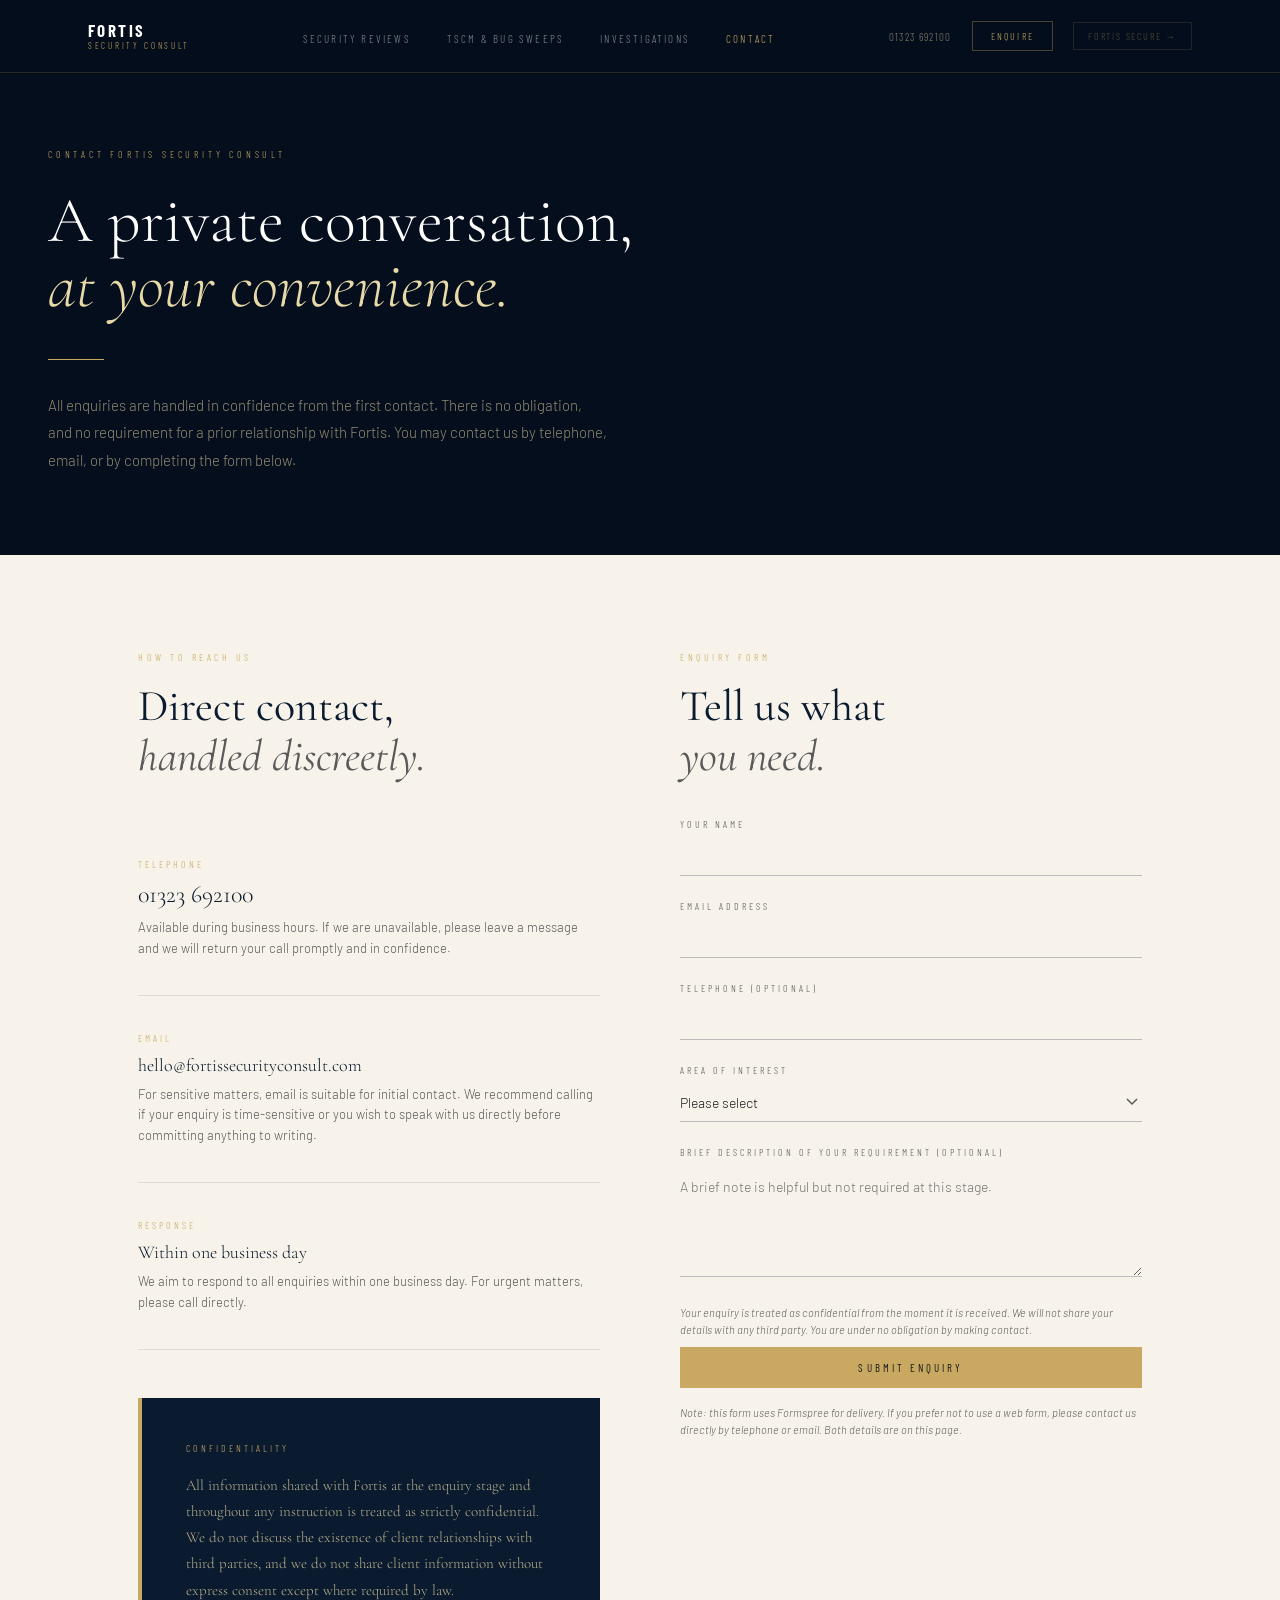
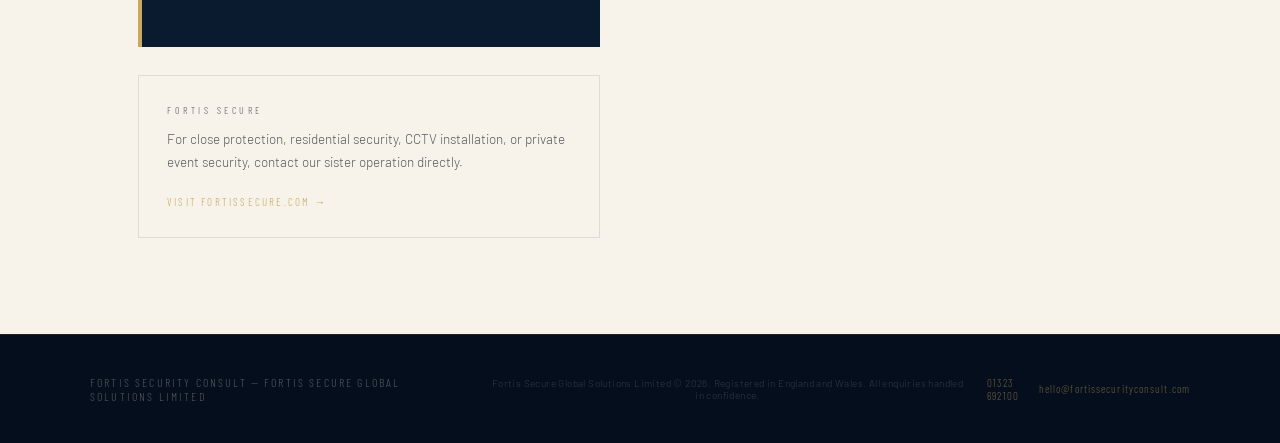
==== contact.html @ ef45f73d "Initial Upload" ====
<!DOCTYPE html>
<html lang="en">
<head>
<meta charset="UTF-8">
<meta name="viewport" content="width=device-width, initial-scale=1.0">
<title>Contact Fortis Security Consult | Confidential Enquiries</title>
<meta name="description" content="Contact Fortis Security Consult for a confidential discussion about security reviews, bug sweeps, TSCM, or private investigations. All enquiries handled with absolute discretion.">
<meta name="robots" content="index, follow">
<link rel="canonical" href="https://www.fortissecurityconsult.com/contact.html">

<link rel="preconnect" href="https://fonts.googleapis.com">
<link href="https://fonts.googleapis.com/css2?family=Cormorant+Garamond:ital,wght@0,300;0,400;0,600;1,300;1,400&family=Barlow:wght@300;400;500;600&family=Barlow+Condensed:wght@300;400;500;600;700&display=swap" rel="stylesheet">
<link rel="stylesheet" href="style.css">
<style>
  .contact-grid {
    display: grid;
    grid-template-columns: 1fr 1fr;
    gap: 80px;
    align-items: start;
  }

  .contact-method {
    padding: 36px 0;
    border-bottom: 1px solid rgba(10,26,47,0.1);
  }

  .contact-method:first-child { border-top: 1px solid rgba(10,26,47,0.1); }

  .contact-method-label {
    font-family: 'Barlow Condensed', sans-serif;
    font-size: 10px;
    letter-spacing: 0.3em;
    text-transform: uppercase;
    color: var(--gold);
    margin-bottom: 10px;
    display: block;
  }

  .contact-method-value {
    font-family: 'Cormorant Garamond', serif;
    font-size: 24px;
    font-weight: 300;
    color: var(--navy);
    transition: color 0.2s;
    display: block;
    margin-bottom: 8px;
  }

  .contact-method-value:hover { color: var(--gold); }

  .contact-method-note {
    font-size: 13px;
    color: var(--muted);
    line-height: 1.6;
  }

  /* Simple enquiry form */
  .enquiry-form { }

  .form-group {
    margin-bottom: 24px;
  }

  .form-label {
    font-family: 'Barlow Condensed', sans-serif;
    font-size: 10px;
    letter-spacing: 0.3em;
    text-transform: uppercase;
    color: var(--muted);
    display: block;
    margin-bottom: 8px;
  }

  .form-input,
  .form-select,
  .form-textarea {
    width: 100%;
    background: transparent;
    border: 1px solid rgba(10,26,47,0.2);
    border-top: none;
    border-left: none;
    border-right: none;
    border-bottom: 1px solid rgba(10,26,47,0.25);
    padding: 10px 0;
    font-family: 'Barlow', sans-serif;
    font-size: 14px;
    font-weight: 300;
    color: var(--ink);
    outline: none;
    transition: border-color 0.2s;
    -webkit-appearance: none;
  }

  .form-input:focus,
  .form-select:focus,
  .form-textarea:focus {
    border-bottom-color: var(--gold);
  }

  .form-textarea {
    resize: vertical;
    min-height: 100px;
    line-height: 1.6;
  }

  .form-select {
    background-image: url("data:image/svg+xml,%3Csvg xmlns='http://www.w3.org/2000/svg' width='12' height='8' viewBox='0 0 12 8'%3E%3Cpath d='M1 1l5 5 5-5' stroke='%235A5A5A' stroke-width='1.5' fill='none'/%3E%3C/svg%3E");
    background-repeat: no-repeat;
    background-position: right 4px center;
    cursor: pointer;
  }

  .form-note {
    font-size: 11px;
    color: var(--muted);
    line-height: 1.6;
    margin-top: 16px;
    font-style: italic;
  }

  .form-submit {
    font-family: 'Barlow Condensed', sans-serif;
    font-size: 11px;
    letter-spacing: 0.28em;
    text-transform: uppercase;
    color: var(--ink);
    background: var(--gold);
    border: none;
    padding: 14px 36px;
    cursor: pointer;
    transition: background 0.2s;
    margin-top: 8px;
    width: 100%;
  }

  .form-submit:hover { background: var(--gold-light); }

  @media (max-width: 960px) {
    .contact-grid { grid-template-columns: 1fr; gap: 48px; }
  }
</style>
</head>
<body>

<nav class="site-nav" role="navigation" aria-label="Main navigation">
  <div class="nav-inner">
    <a href="index.html" class="nav-brand">
      <span class="nav-brand-name">Fortis</span>
      <span class="nav-brand-division">Security Consult</span>
    </a>
    <ul class="nav-links">
      <li><a href="security-reviews.html">Security Reviews</a></li>
      <li><a href="tscm.html">TSCM &amp; Bug Sweeps</a></li>
      <li><a href="investigations.html">Investigations</a></li>
      <li><a href="contact.html" class="active">Contact</a></li>
    </ul>
    <div class="nav-contact">
      <a href="tel:+441323692100" class="nav-tel">01323 692100</a>
      <a href="contact.html" class="nav-cta">Enquire</a>
      <a href="https://www.fortissecure.com" class="nav-sister" rel="noopener">Fortis Secure &rarr;</a>
    </div>
    <button class="nav-toggle" aria-label="Toggle navigation">
      <span></span><span></span><span></span>
    </button>
  </div>
</nav>

<!-- PAGE HEADER -->
<header class="page-header" aria-labelledby="page-heading">
  <div class="page-header-inner">
    <p class="hero-eyebrow">Contact Fortis Security Consult</p>
    <h1 class="hero-title" id="page-heading">
      A private conversation,<br>
      <em>at your convenience.</em>
    </h1>
    <div class="hero-rule"></div>
    <p class="hero-body">All enquiries are handled in confidence from the first contact. There is no obligation, and no requirement for a prior relationship with Fortis. You may contact us by telephone, email, or by completing the form below.</p>
  </div>
</header>

<!-- CONTACT CONTENT -->
<section class="section-cream section-pad">
  <div class="container">
    <div class="contact-grid">

      <!-- Contact methods -->
      <div>
        <span class="section-label">How to reach us</span>
        <h2 class="section-heading" style="margin-bottom:40px;">Direct contact,<br><em>handled discreetly.</em></h2>

        <div class="contact-method">
          <span class="contact-method-label">Telephone</span>
          <a href="tel:+441323692100" class="contact-method-value">01323 692100</a>
          <p class="contact-method-note">Available during business hours. If we are unavailable, please leave a message and we will return your call promptly and in confidence.</p>
        </div>

        <div class="contact-method">
          <span class="contact-method-label">Email</span>
          <a href="mailto:hello@fortissecurityconsult.com" class="contact-method-value" style="font-size:18px;">hello@fortissecurityconsult.com</a>
          <p class="contact-method-note">For sensitive matters, email is suitable for initial contact. We recommend calling if your enquiry is time-sensitive or you wish to speak with us directly before committing anything to writing.</p>
        </div>

        <div class="contact-method">
          <span class="contact-method-label">Response</span>
          <span class="contact-method-value" style="cursor:default; font-size:18px;">Within one business day</span>
          <p class="contact-method-note">We aim to respond to all enquiries within one business day. For urgent matters, please call directly.</p>
        </div>

        <div style="margin-top:48px;">
          <div class="callout">
            <span class="callout-label">Confidentiality</span>
            <p class="callout-text" style="font-size:15px; line-height:1.75;">All information shared with Fortis at the enquiry stage and throughout any instruction is treated as strictly confidential. We do not discuss the existence of client relationships with third parties, and we do not share client information without express consent except where required by law.</p>
          </div>
        </div>

        <div style="margin-top:28px; padding:28px; border:1px solid rgba(10,26,47,0.1);">
          <p class="section-label" style="color:var(--muted); margin-bottom:12px;">Fortis Secure</p>
          <p style="font-size:13.5px; color:var(--muted); line-height:1.7; margin-bottom:16px;">For close protection, residential security, CCTV installation, or private event security, contact our sister operation directly.</p>
          <a href="https://www.fortissecure.com" style="font-family:'Barlow Condensed',sans-serif; font-size:11px; letter-spacing:0.2em; text-transform:uppercase; color:var(--gold);" rel="noopener">Visit fortissecure.com &rarr;</a>
        </div>
      </div>

      <!-- Enquiry form -->
      <div>
        <span class="section-label">Enquiry form</span>
        <h2 class="section-heading" style="margin-bottom:36px;">Tell us what<br><em>you need.</em></h2>

        <form class="enquiry-form" action="https://formspree.io/f/hello@fortissecurityconsult.com" method="POST" novalidate>
          <input type="hidden" name="_subject" value="Fortis Security Consult Enquiry">
          <input type="text" name="_gotcha" style="display:none">

          <div class="form-group">
            <label class="form-label" for="name">Your name</label>
            <input class="form-input" type="text" id="name" name="name" autocomplete="name" required>
          </div>

          <div class="form-group">
            <label class="form-label" for="email">Email address</label>
            <input class="form-input" type="email" id="email" name="email" autocomplete="email" required>
          </div>

          <div class="form-group">
            <label class="form-label" for="phone">Telephone (optional)</label>
            <input class="form-input" type="tel" id="phone" name="phone" autocomplete="tel">
          </div>

          <div class="form-group">
            <label class="form-label" for="service">Area of interest</label>
            <select class="form-select" id="service" name="service">
              <option value="">Please select</option>
              <option value="security-review">Security review or vulnerability assessment</option>
              <option value="tscm">TSCM / bug sweep</option>
              <option value="investigation">Private investigation or surveillance</option>
              <option value="general">General enquiry</option>
            </select>
          </div>

          <div class="form-group">
            <label class="form-label" for="message">Brief description of your requirement (optional)</label>
            <textarea class="form-textarea" id="message" name="message" rows="4" placeholder="A brief note is helpful but not required at this stage."></textarea>
          </div>

          <p class="form-note">Your enquiry is treated as confidential from the moment it is received. We will not share your details with any third party. You are under no obligation by making contact.</p>

          <button type="submit" class="form-submit">Submit Enquiry</button>
        </form>

        <p style="font-size:11px; color:var(--muted); margin-top:16px; line-height:1.6; font-style:italic;">Note: this form uses Formspree for delivery. If you prefer not to use a web form, please contact us directly by telephone or email. Both details are on this page.</p>
      </div>

    </div>
  </div>
</section>

<footer class="site-footer" role="contentinfo">
  <div class="footer-inner">
    <span class="footer-brand">Fortis Security Consult &mdash; Fortis Secure Global Solutions Limited</span>
    <p class="footer-legal">Fortis Secure Global Solutions Limited &copy; 2026. Registered in England and Wales. All enquiries handled in confidence.</p>
    <div class="footer-contact">
      <a href="tel:+441323692100">01323 692100</a>
      <a href="mailto:hello@fortissecurityconsult.com">hello@fortissecurityconsult.com</a>
    </div>
  </div>
</footer>

<script>
document.querySelector('.nav-toggle').addEventListener('click', function() {
  var links = document.querySelector('.nav-links');
  if (!links.style.display || links.style.display === 'none') {
    links.style.cssText = 'display:flex;flex-direction:column;gap:0;position:absolute;top:72px;left:0;right:0;background:rgba(5,14,28,0.98);padding:16px 24px 24px;border-bottom:1px solid rgba(201,169,97,0.15);';
    links.querySelectorAll('a').forEach(function(a) { a.style.cssText = 'padding:12px 0;border-bottom:1px solid rgba(201,169,97,0.08);font-size:12px;'; });
  } else { links.style.display = 'none'; }
});
</script>

</body>
</html>
---- style.css ----
/* ============================================================
   FORTIS — SHARED STYLESHEET
   Applies to both fortissecurityconsult and fortissecure
   Brand: Cormorant Garamond / Barlow / Barlow Condensed
   ============================================================ */

:root {
  --navy:       #0A1A2F;
  --deep-navy:  #050E1C;
  --gold:       #C9A961;
  --gold-light: #E8D9A8;
  --cream:      #F7F3EA;
  --ink:        #1B1B1B;
  --muted:      #5A5A5A;
  --white:      #FFFFFF;
}

/* RESET */
*, *::before, *::after { box-sizing: border-box; margin: 0; padding: 0; }
html { scroll-behavior: smooth; font-size: 16px; }
body {
  font-family: 'Barlow', sans-serif;
  font-weight: 300;
  color: var(--ink);
  background: var(--cream);
  overflow-x: hidden;
  -webkit-font-smoothing: antialiased;
}
img { display: block; max-width: 100%; }
a { color: inherit; text-decoration: none; }

/* ============================================================
   NAVIGATION
   ============================================================ */
.site-nav {
  position: fixed;
  top: 0; left: 0; right: 0;
  z-index: 200;
  background: rgba(5,14,28,0.97);
  backdrop-filter: blur(12px);
  border-bottom: 1px solid rgba(201,169,97,0.18);
}

.nav-inner {
  max-width: 1200px;
  margin: 0 auto;
  padding: 0 48px;
  height: 72px;
  display: flex;
  align-items: center;
  justify-content: space-between;
  gap: 32px;
}

.nav-brand {
  display: flex;
  flex-direction: column;
  gap: 2px;
  flex-shrink: 0;
}

.nav-brand-name {
  font-family: 'Barlow Condensed', sans-serif;
  font-weight: 700;
  font-size: 17px;
  letter-spacing: 0.14em;
  text-transform: uppercase;
  color: var(--white);
  line-height: 1;
}

.nav-brand-division {
  font-family: 'Barlow Condensed', sans-serif;
  font-size: 9px;
  letter-spacing: 0.3em;
  text-transform: uppercase;
  color: var(--gold);
  line-height: 1;
}

.nav-links {
  display: flex;
  align-items: center;
  gap: 36px;
  list-style: none;
}

.nav-links a {
  font-family: 'Barlow Condensed', sans-serif;
  font-size: 11px;
  letter-spacing: 0.2em;
  text-transform: uppercase;
  color: rgba(255,255,255,0.5);
  transition: color 0.2s;
  white-space: nowrap;
}

.nav-links a:hover,
.nav-links a.active { color: var(--gold); }

.nav-contact {
  display: flex;
  align-items: center;
  gap: 20px;
  flex-shrink: 0;
}

.nav-tel {
  font-family: 'Barlow Condensed', sans-serif;
  font-size: 11px;
  letter-spacing: 0.12em;
  color: rgba(232,217,168,0.55);
  transition: color 0.2s;
}

.nav-tel:hover { color: var(--gold); }

.nav-cta {
  font-family: 'Barlow Condensed', sans-serif;
  font-size: 10px;
  letter-spacing: 0.22em;
  text-transform: uppercase;
  color: var(--gold);
  border: 1px solid rgba(201,169,97,0.35);
  padding: 8px 18px;
  transition: all 0.2s;
  white-space: nowrap;
}

.nav-cta:hover {
  color: var(--white);
  border-color: var(--gold);
  background: rgba(201,169,97,0.1);
}

.nav-sister {
  font-family: 'Barlow Condensed', sans-serif;
  font-size: 10px;
  letter-spacing: 0.18em;
  text-transform: uppercase;
  color: rgba(201,169,97,0.4);
  border: 1px solid rgba(201,169,97,0.15);
  padding: 7px 14px;
  transition: all 0.2s;
  white-space: nowrap;
}

.nav-sister:hover {
  color: var(--gold);
  border-color: rgba(201,169,97,0.4);
}

/* Mobile nav toggle */
.nav-toggle {
  display: none;
  flex-direction: column;
  gap: 5px;
  cursor: pointer;
  padding: 4px;
}

.nav-toggle span {
  display: block;
  width: 22px;
  height: 1px;
  background: rgba(255,255,255,0.6);
  transition: all 0.2s;
}

/* ============================================================
   HERO
   ============================================================ */
.hero {
  min-height: 100vh;
  background: var(--deep-navy);
  display: flex;
  align-items: flex-end;
  padding: 140px 48px 96px;
  position: relative;
  overflow: hidden;
}

.hero-circles::before,
.hero-circles::after {
  content: '';
  position: absolute;
  border-radius: 50%;
  pointer-events: none;
}

.hero-circles::before {
  right: -80px; bottom: -80px;
  width: 560px; height: 560px;
  border: 1px solid rgba(201,169,97,0.06);
}

.hero-circles::after {
  right: 60px; bottom: 60px;
  width: 340px; height: 340px;
  border: 1px solid rgba(201,169,97,0.04);
}

.hero-inner {
  max-width: 1200px;
  margin: 0 auto;
  width: 100%;
  position: relative;
  z-index: 2;
}

.hero-eyebrow {
  font-family: 'Barlow Condensed', sans-serif;
  font-size: 10px;
  letter-spacing: 0.38em;
  text-transform: uppercase;
  color: var(--gold);
  margin-bottom: 28px;
  opacity: 0;
  animation: fadeUp 0.7s ease 0.15s forwards;
}

.hero-title {
  font-family: 'Cormorant Garamond', serif;
  font-weight: 300;
  font-size: clamp(44px, 6.5vw, 84px);
  line-height: 1.02;
  color: var(--white);
  margin-bottom: 40px;
  opacity: 0;
  animation: fadeUp 0.8s ease 0.3s forwards;
}

.hero-title em {
  font-style: italic;
  color: var(--gold-light);
  display: block;
}

.hero-rule {
  width: 56px;
  height: 1px;
  background: var(--gold);
  margin-bottom: 32px;
  opacity: 0;
  animation: fadeUp 0.6s ease 0.45s forwards;
}

.hero-body {
  font-size: 15px;
  line-height: 1.85;
  color: rgba(232,217,168,0.62);
  max-width: 560px;
  margin-bottom: 52px;
  opacity: 0;
  animation: fadeUp 0.8s ease 0.55s forwards;
}

.hero-actions {
  display: flex;
  align-items: center;
  gap: 32px;
  opacity: 0;
  animation: fadeUp 0.7s ease 0.7s forwards;
}

.btn-primary {
  font-family: 'Barlow Condensed', sans-serif;
  font-size: 11px;
  letter-spacing: 0.28em;
  text-transform: uppercase;
  color: var(--ink);
  background: var(--gold);
  padding: 14px 32px;
  transition: all 0.2s;
  display: inline-block;
}

.btn-primary:hover { background: var(--gold-light); }

.btn-secondary {
  font-family: 'Barlow Condensed', sans-serif;
  font-size: 11px;
  letter-spacing: 0.28em;
  text-transform: uppercase;
  color: var(--gold);
  display: flex;
  align-items: center;
  gap: 14px;
  transition: gap 0.2s;
}

.btn-secondary::after {
  content: '';
  display: block;
  width: 28px;
  height: 1px;
  background: var(--gold);
  transition: width 0.2s;
}

.btn-secondary:hover { gap: 20px; }
.btn-secondary:hover::after { width: 40px; }

/* ============================================================
   PAGE HEADER (interior pages)
   ============================================================ */
.page-header {
  background: var(--deep-navy);
  padding: 148px 48px 80px;
  position: relative;
  overflow: hidden;
}

.page-header-inner {
  max-width: 1200px;
  margin: 0 auto;
  position: relative;
  z-index: 2;
}

.page-header .hero-eyebrow { animation: none; opacity: 1; }
.page-header .hero-title { animation: none; opacity: 1; font-size: clamp(36px, 5vw, 64px); }
.page-header .hero-rule { animation: none; opacity: 1; }
.page-header .hero-body { animation: none; opacity: 1; margin-bottom: 0; }

/* ============================================================
   SECTION PRIMITIVES
   ============================================================ */
.section-cream { background: var(--cream); }
.section-navy  { background: var(--navy); }
.section-dark  { background: var(--deep-navy); }
.section-white { background: var(--white); }

.section-pad { padding: 96px 0; }
.section-pad-lg { padding: 120px 0; }

.container {
  max-width: 1100px;
  margin: 0 auto;
  padding: 0 48px;
}

.section-label {
  font-family: 'Barlow Condensed', sans-serif;
  font-size: 10px;
  letter-spacing: 0.35em;
  text-transform: uppercase;
  color: var(--gold);
  display: block;
  margin-bottom: 18px;
}

.section-heading {
  font-family: 'Cormorant Garamond', serif;
  font-weight: 400;
  font-size: clamp(30px, 4vw, 44px);
  line-height: 1.15;
  color: var(--navy);
  margin-bottom: 0;
}

.section-heading em { font-style: italic; color: var(--muted); }
.section-heading--light { color: var(--white); }
.section-heading--light em { color: var(--gold-light); }

.section-body {
  font-size: 15px;
  line-height: 1.85;
  color: #3a3a3a;
}

.section-body--light {
  color: rgba(232,217,168,0.62);
}

.section-body p + p { margin-top: 20px; }

.gold-rule {
  width: 100%;
  height: 1px;
  background: linear-gradient(to right, var(--gold), transparent);
  opacity: 0.35;
  margin: 56px 0;
}

.gold-rule--full { opacity: 0.2; background: var(--gold); }

/* ============================================================
   TWO-COLUMN GRID
   ============================================================ */
.two-col {
  display: grid;
  grid-template-columns: 1fr 1fr;
  gap: 80px;
  align-items: start;
}

.two-col--center { align-items: center; }

.three-col {
  display: grid;
  grid-template-columns: repeat(3, 1fr);
  gap: 2px;
}

.four-col {
  display: grid;
  grid-template-columns: repeat(4, 1fr);
  gap: 2px;
}

/* ============================================================
   CALLOUT BOX (navy, gold left bar)
   ============================================================ */
.callout {
  background: var(--navy);
  padding: 44px 48px;
  position: relative;
}

.callout::before {
  content: '';
  position: absolute;
  left: 0; top: 0; bottom: 0;
  width: 4px;
  background: var(--gold);
}

.callout-label {
  font-family: 'Barlow Condensed', sans-serif;
  font-size: 10px;
  letter-spacing: 0.3em;
  text-transform: uppercase;
  color: var(--gold);
  margin-bottom: 18px;
  display: block;
}

.callout-text {
  font-family: 'Cormorant Garamond', serif;
  font-weight: 300;
  font-size: 20px;
  line-height: 1.6;
  color: rgba(232,217,168,0.8);
}

.callout-text em { font-style: italic; color: var(--gold-light); }

/* ============================================================
   SERVICE CARD
   ============================================================ */
.service-card {
  background: rgba(255,255,255,0.02);
  border: 1px solid rgba(201,169,97,0.1);
  padding: 44px 40px;
  position: relative;
  transition: background 0.3s;
}

.service-card::before {
  content: '';
  position: absolute;
  left: 0; top: 0; bottom: 0;
  width: 3px;
  background: var(--gold);
  transform: scaleY(0);
  transform-origin: top;
  transition: transform 0.35s ease;
}

.service-card:hover { background: rgba(255,255,255,0.05); }
.service-card:hover::before { transform: scaleY(1); }

.service-card-num {
  font-family: 'Cormorant Garamond', serif;
  font-size: 40px;
  font-weight: 300;
  color: rgba(201,169,97,0.18);
  line-height: 1;
  margin-bottom: 20px;
}

.service-card-title {
  font-family: 'Barlow Condensed', sans-serif;
  font-weight: 600;
  font-size: 16px;
  letter-spacing: 0.1em;
  text-transform: uppercase;
  color: var(--gold-light);
  margin-bottom: 14px;
}

.service-card-body {
  font-size: 13.5px;
  line-height: 1.75;
  color: rgba(232,217,168,0.5);
  margin-bottom: 20px;
}

.service-card-list {
  list-style: none;
}

.service-card-list li {
  font-family: 'Barlow Condensed', sans-serif;
  font-size: 11px;
  letter-spacing: 0.08em;
  text-transform: uppercase;
  color: rgba(201,169,97,0.5);
  padding: 6px 0;
  border-bottom: 1px solid rgba(201,169,97,0.08);
}

/* ============================================================
   STEP LIST
   ============================================================ */
.step-list { list-style: none; }

.step-item {
  display: flex;
  gap: 28px;
  padding: 28px 0;
  border-bottom: 1px solid rgba(10,26,47,0.1);
}

.step-item:first-child { border-top: 1px solid rgba(10,26,47,0.1); }

.step-num {
  font-family: 'Cormorant Garamond', serif;
  font-size: 30px;
  font-weight: 300;
  color: rgba(10,26,47,0.18);
  min-width: 44px;
  line-height: 1;
  padding-top: 2px;
}

.step-title {
  font-family: 'Barlow Condensed', sans-serif;
  font-weight: 600;
  font-size: 14px;
  letter-spacing: 0.1em;
  text-transform: uppercase;
  color: var(--navy);
  margin-bottom: 8px;
}

.step-body {
  font-size: 13.5px;
  line-height: 1.75;
  color: var(--muted);
}

/* Light version for dark backgrounds */
.step-item--light { border-color: rgba(201,169,97,0.1); }
.step-item--light .step-num { color: rgba(201,169,97,0.18); }
.step-item--light .step-title { color: var(--gold-light); }
.step-item--light .step-body { color: rgba(232,217,168,0.5); }

/* ============================================================
   CLIENT TYPES GRID
   ============================================================ */
.client-grid {
  display: grid;
  grid-template-columns: 1fr 1fr;
  gap: 0;
}

.client-item {
  padding: 28px 0;
  border-bottom: 1px solid rgba(10,26,47,0.1);
}

.client-item:nth-child(odd) { padding-right: 40px; border-right: 1px solid rgba(10,26,47,0.1); }
.client-item:nth-child(even) { padding-left: 40px; }

.client-title {
  font-family: 'Barlow Condensed', sans-serif;
  font-weight: 600;
  font-size: 13px;
  letter-spacing: 0.1em;
  text-transform: uppercase;
  color: var(--navy);
  margin-bottom: 8px;
}

.client-body {
  font-size: 13.5px;
  line-height: 1.75;
  color: var(--muted);
}

/* ============================================================
   CTA BAND
   ============================================================ */
.cta-band {
  background: var(--navy);
  padding: 88px 48px;
  position: relative;
}

.cta-band::before {
  content: '';
  position: absolute;
  top: 0; left: 48px; right: 48px;
  height: 1px;
  background: var(--gold);
  opacity: 0.4;
}

.cta-band::after {
  content: '';
  position: absolute;
  bottom: 0; left: 48px; right: 48px;
  height: 1px;
  background: var(--gold);
  opacity: 0.4;
}

.cta-band-inner {
  max-width: 1100px;
  margin: 0 auto;
  display: grid;
  grid-template-columns: 1fr 1fr;
  gap: 80px;
  align-items: center;
}

.cta-heading {
  font-family: 'Cormorant Garamond', serif;
  font-weight: 300;
  font-size: clamp(32px, 4vw, 48px);
  line-height: 1.15;
  color: var(--white);
}

.cta-heading em { font-style: italic; color: var(--gold-light); }

.cta-body {
  font-size: 14.5px;
  line-height: 1.85;
  color: rgba(232,217,168,0.55);
  margin-bottom: 28px;
}

.cta-details {
  display: flex;
  flex-direction: column;
  gap: 6px;
}

.cta-detail-label {
  font-family: 'Barlow Condensed', sans-serif;
  font-size: 9px;
  letter-spacing: 0.3em;
  text-transform: uppercase;
  color: rgba(232,217,168,0.3);
}

.cta-detail-value {
  font-family: 'Barlow Condensed', sans-serif;
  font-size: 13px;
  letter-spacing: 0.1em;
  color: var(--gold);
  transition: color 0.2s;
}

.cta-detail-value:hover { color: var(--gold-light); }

.cta-details-sep {
  width: 32px;
  height: 1px;
  background: rgba(201,169,97,0.2);
  margin: 10px 0;
}

/* ============================================================
   SISTER SITE BAND
   ============================================================ */
.sister-band {
  background: rgba(5,14,28,0.6);
  border-top: 1px solid rgba(201,169,97,0.12);
  border-bottom: 1px solid rgba(201,169,97,0.12);
  padding: 48px;
}

.sister-band-inner {
  max-width: 1100px;
  margin: 0 auto;
  display: flex;
  align-items: center;
  justify-content: space-between;
  gap: 40px;
}

.sister-label {
  font-family: 'Barlow Condensed', sans-serif;
  font-size: 10px;
  letter-spacing: 0.3em;
  text-transform: uppercase;
  color: rgba(232,217,168,0.4);
  margin-bottom: 8px;
}

.sister-name {
  font-family: 'Cormorant Garamond', serif;
  font-weight: 300;
  font-size: 26px;
  color: var(--white);
}

.sister-name em { font-style: italic; color: var(--gold-light); }

.sister-desc {
  font-size: 13.5px;
  line-height: 1.7;
  color: rgba(232,217,168,0.45);
  max-width: 400px;
}

.sister-link {
  font-family: 'Barlow Condensed', sans-serif;
  font-size: 10px;
  letter-spacing: 0.28em;
  text-transform: uppercase;
  color: var(--gold);
  border: 1px solid rgba(201,169,97,0.3);
  padding: 12px 24px;
  white-space: nowrap;
  transition: all 0.2s;
  flex-shrink: 0;
}

.sister-link:hover {
  background: rgba(201,169,97,0.08);
  border-color: var(--gold);
}

/* ============================================================
   FOOTER
   ============================================================ */
.site-footer {
  background: var(--deep-navy);
  border-top: 1px solid rgba(201,169,97,0.12);
  padding: 40px 48px;
}

.footer-inner {
  max-width: 1100px;
  margin: 0 auto;
  display: flex;
  align-items: center;
  justify-content: space-between;
  gap: 24px;
}

.footer-brand {
  font-family: 'Barlow Condensed', sans-serif;
  font-size: 12px;
  letter-spacing: 0.18em;
  text-transform: uppercase;
  color: rgba(255,255,255,0.3);
}

.footer-legal {
  font-size: 10px;
  color: rgba(255,255,255,0.18);
  letter-spacing: 0.04em;
  text-align: center;
}

.footer-contact {
  display: flex;
  align-items: center;
  gap: 20px;
}

.footer-contact a {
  font-family: 'Barlow Condensed', sans-serif;
  font-size: 11px;
  letter-spacing: 0.1em;
  color: rgba(201,169,97,0.5);
  transition: color 0.2s;
}

.footer-contact a:hover { color: var(--gold); }

/* ============================================================
   PROSE PAGE (used on longer content pages)
   ============================================================ */
.prose {
  font-size: 15px;
  line-height: 1.85;
  color: #3a3a3a;
  max-width: 680px;
}

.prose h3 {
  font-family: 'Barlow Condensed', sans-serif;
  font-weight: 600;
  font-size: 14px;
  letter-spacing: 0.12em;
  text-transform: uppercase;
  color: var(--navy);
  margin-top: 36px;
  margin-bottom: 12px;
}

.prose p + p { margin-top: 18px; }

/* ============================================================
   ANIMATIONS
   ============================================================ */
@keyframes fadeUp {
  from { opacity: 0; transform: translateY(22px); }
  to   { opacity: 1; transform: translateY(0); }
}

/* ============================================================
   RESPONSIVE
   ============================================================ */
@media (max-width: 960px) {
  .nav-links { display: none; }
  .nav-toggle { display: flex; }
  .nav-inner { padding: 0 24px; }

  .hero { padding: 120px 24px 72px; }
  .page-header { padding: 120px 24px 60px; }

  .container { padding: 0 24px; }
  .section-pad { padding: 72px 0; }

  .two-col { grid-template-columns: 1fr; gap: 48px; }
  .three-col { grid-template-columns: 1fr; }
  .four-col { grid-template-columns: 1fr 1fr; }

  .cta-band { padding: 64px 24px; }
  .cta-band-inner { grid-template-columns: 1fr; gap: 40px; }
  .cta-band::before, .cta-band::after { left: 24px; right: 24px; }

  .sister-band { padding: 40px 24px; }
  .sister-band-inner { flex-direction: column; align-items: flex-start; }

  .site-footer { padding: 32px 24px; }
  .footer-inner { flex-direction: column; text-align: center; }

  .client-grid { grid-template-columns: 1fr; }
  .client-item:nth-child(odd) { padding-right: 0; border-right: none; }
  .client-item:nth-child(even) { padding-left: 0; }
}

@media (max-width: 600px) {
  .hero-title { font-size: 38px; }
  .four-col { grid-template-columns: 1fr; }
  .hero-actions { flex-direction: column; align-items: flex-start; gap: 20px; }
  .nav-contact { gap: 12px; }
  .nav-sister { display: none; }
}
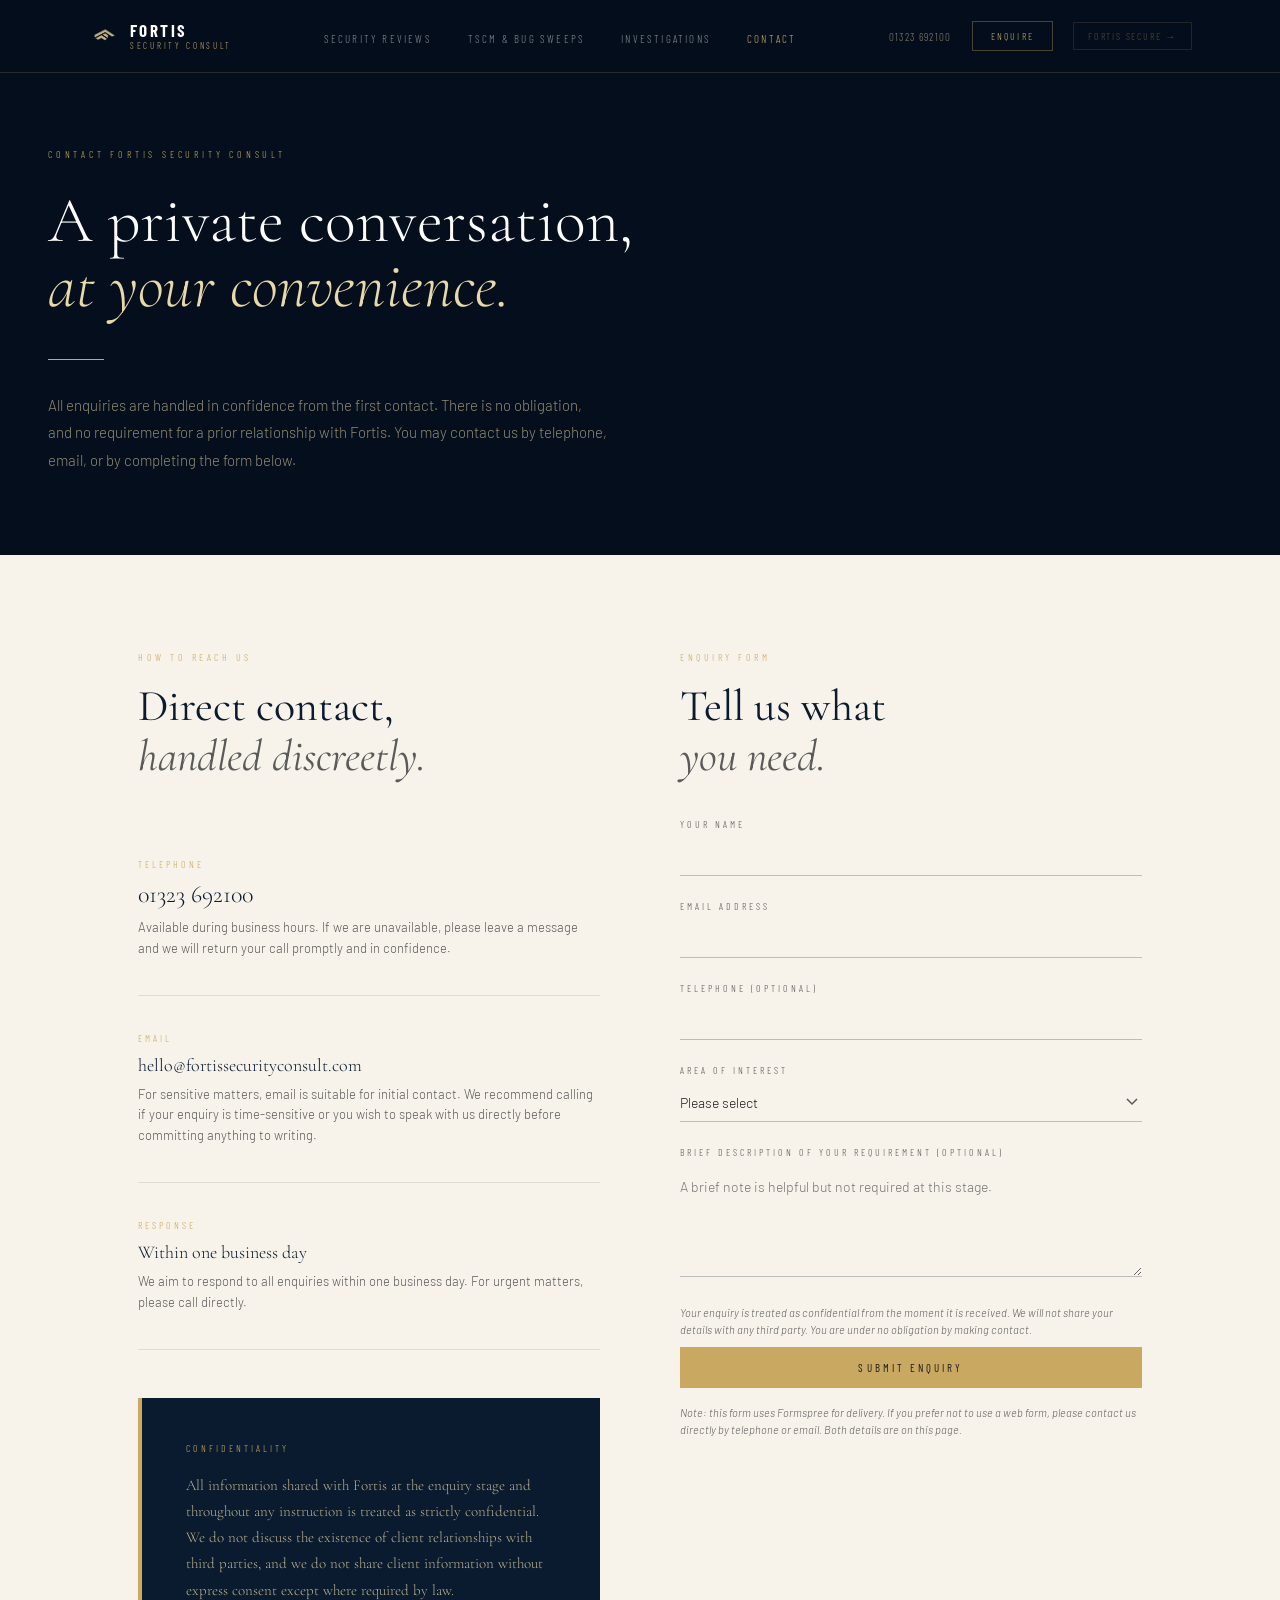
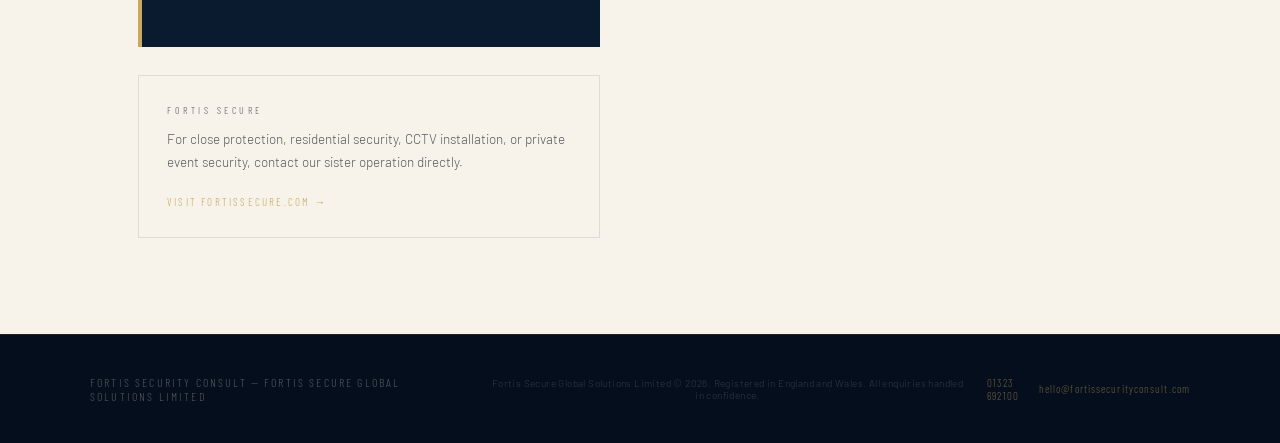
==== commit bc7f63e7: "Initial Upload" ====
--- a/contact.html
+++ b/contact.html
@@ -145,8 +145,11 @@
 <nav class="site-nav" role="navigation" aria-label="Main navigation">
   <div class="nav-inner">
     <a href="index.html" class="nav-brand">
-      <span class="nav-brand-name">Fortis</span>
-      <span class="nav-brand-division">Security Consult</span>
+      <img src="[data-uri]" alt="Fortis" class="nav-logo" width="32" height="32" style="width:32px;height:32px;object-fit:contain;flex-shrink:0;">
+      <div>
+        <span class="nav-brand-name">Fortis</span>
+        <span class="nav-brand-division">Security Consult</span>
+      </div>
     </a>
     <ul class="nav-links">
       <li><a href="security-reviews.html">Security Reviews</a></li>
@@ -225,7 +228,7 @@
         <span class="section-label">Enquiry form</span>
         <h2 class="section-heading" style="margin-bottom:36px;">Tell us what<br><em>you need.</em></h2>
 
-        <form class="enquiry-form" action="https://formspree.io/f/hello@fortissecurityconsult.com" method="POST" novalidate>
+        <form class="enquiry-form" action="https://formspree.io/f/xgobqkzg" method="POST" novalidate>
           <input type="hidden" name="_subject" value="Fortis Security Consult Enquiry">
           <input type="text" name="_gotcha" style="display:none">
 
--- a/style.css
+++ b/style.css
@@ -54,9 +54,16 @@
 
 .nav-brand {
   display: flex;
+  flex-direction: row;
+  align-items: center;
+  gap: 10px;
+  flex-shrink: 0;
+}
+
+.nav-brand > div {
+  display: flex;
   flex-direction: column;
   gap: 2px;
-  flex-shrink: 0;
 }
 
 .nav-brand-name {
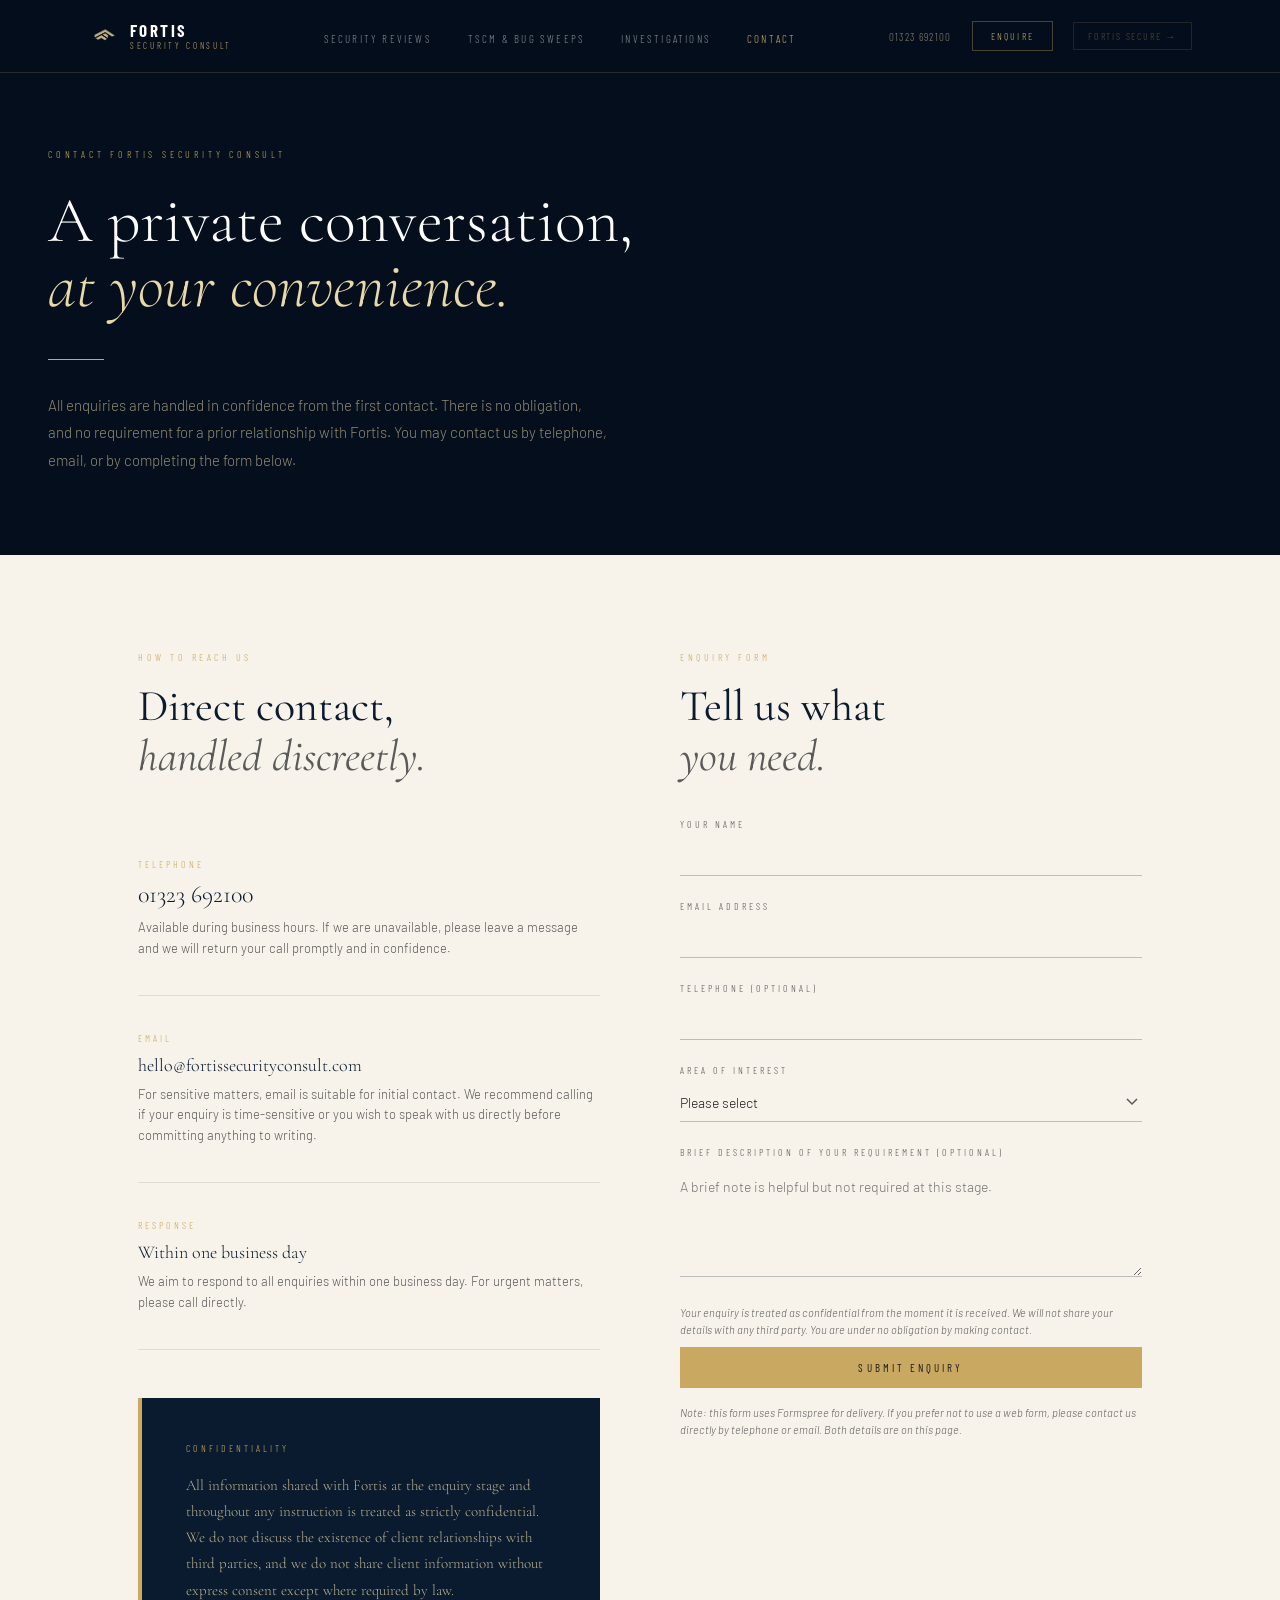
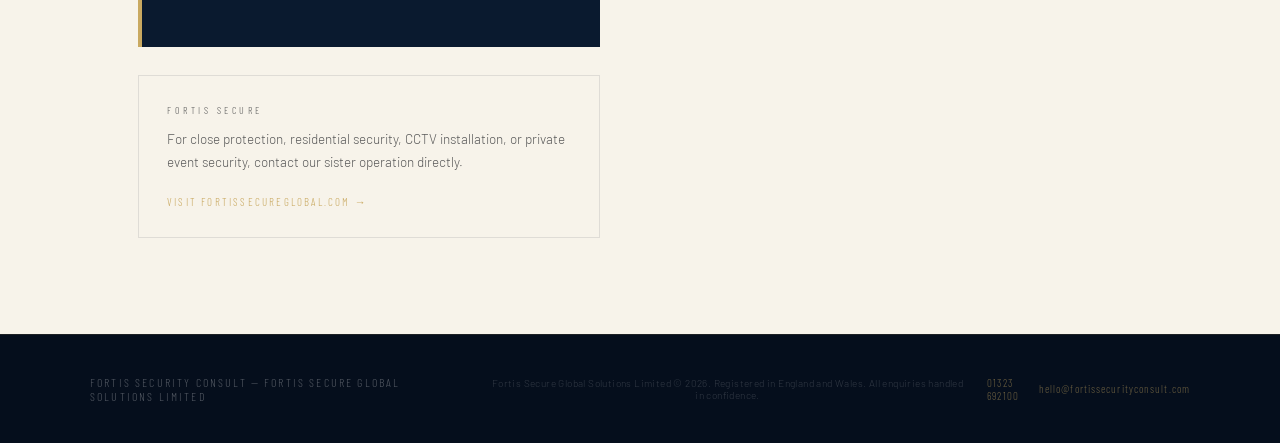
==== commit 1bc969d3: "Point Fortis Secure links to fortissecureglobal.com" ====
--- a/contact.html
+++ b/contact.html
@@ -160,7 +160,7 @@
     <div class="nav-contact">
       <a href="tel:+441323692100" class="nav-tel">01323 692100</a>
       <a href="contact.html" class="nav-cta">Enquire</a>
-      <a href="https://www.fortissecure.com" class="nav-sister" rel="noopener">Fortis Secure &rarr;</a>
+      <a href="https://fortissecureglobal.com" class="nav-sister" rel="noopener">Fortis Secure &rarr;</a>
     </div>
     <button class="nav-toggle" aria-label="Toggle navigation">
       <span></span><span></span><span></span>
@@ -219,7 +219,7 @@
         <div style="margin-top:28px; padding:28px; border:1px solid rgba(10,26,47,0.1);">
           <p class="section-label" style="color:var(--muted); margin-bottom:12px;">Fortis Secure</p>
           <p style="font-size:13.5px; color:var(--muted); line-height:1.7; margin-bottom:16px;">For close protection, residential security, CCTV installation, or private event security, contact our sister operation directly.</p>
-          <a href="https://www.fortissecure.com" style="font-family:'Barlow Condensed',sans-serif; font-size:11px; letter-spacing:0.2em; text-transform:uppercase; color:var(--gold);" rel="noopener">Visit fortissecure.com &rarr;</a>
+          <a href="https://fortissecureglobal.com" style="font-family:'Barlow Condensed',sans-serif; font-size:11px; letter-spacing:0.2em; text-transform:uppercase; color:var(--gold);" rel="noopener">Visit fortissecureglobal.com &rarr;</a>
         </div>
       </div>
 
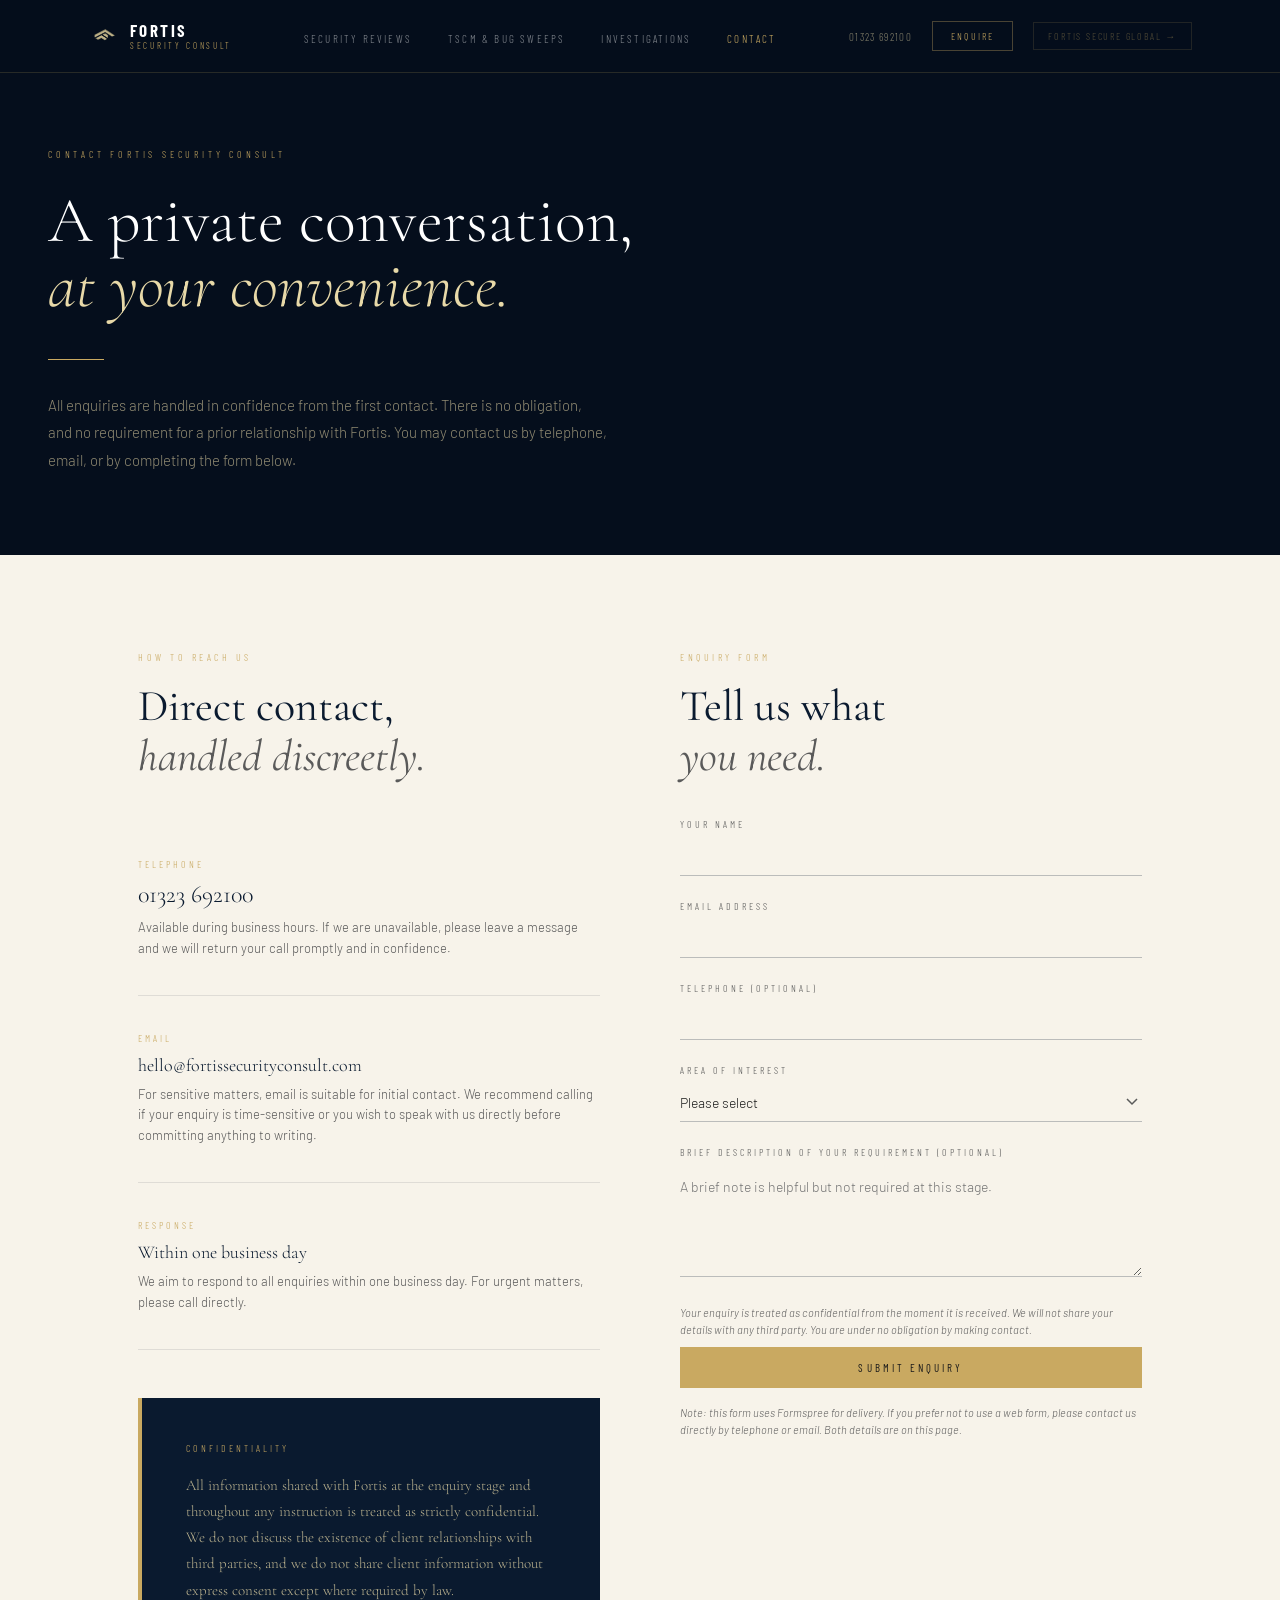
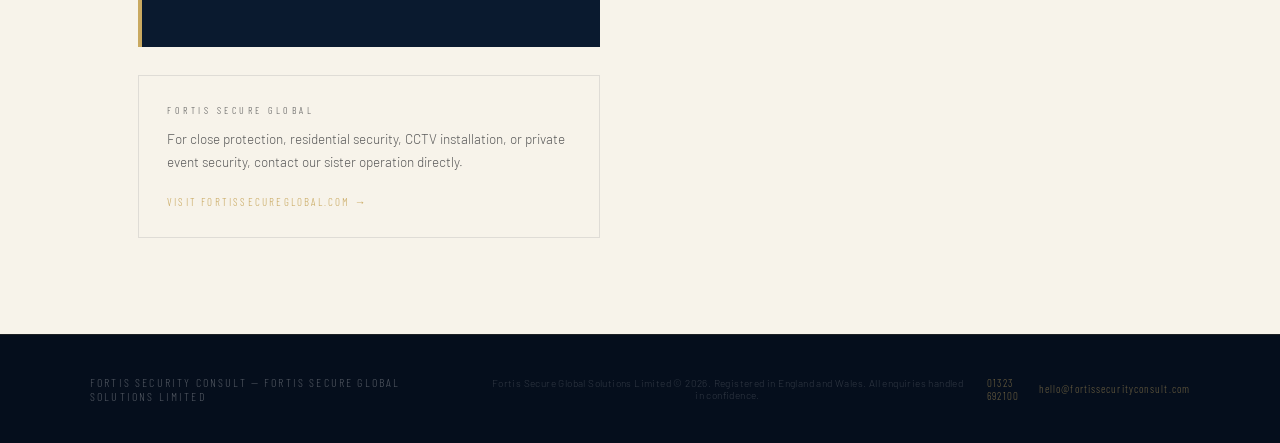
==== commit 89da372f: "Rename Fortis Secure buttons to Fortis Secure Global" ====
--- a/contact.html
+++ b/contact.html
@@ -160,7 +160,7 @@
     <div class="nav-contact">
       <a href="tel:+441323692100" class="nav-tel">01323 692100</a>
       <a href="contact.html" class="nav-cta">Enquire</a>
-      <a href="https://fortissecureglobal.com" class="nav-sister" rel="noopener">Fortis Secure &rarr;</a>
+      <a href="https://fortissecureglobal.com" class="nav-sister" rel="noopener">Fortis Secure Global &rarr;</a>
     </div>
     <button class="nav-toggle" aria-label="Toggle navigation">
       <span></span><span></span><span></span>
@@ -217,7 +217,7 @@
         </div>
 
         <div style="margin-top:28px; padding:28px; border:1px solid rgba(10,26,47,0.1);">
-          <p class="section-label" style="color:var(--muted); margin-bottom:12px;">Fortis Secure</p>
+          <p class="section-label" style="color:var(--muted); margin-bottom:12px;">Fortis Secure Global</p>
           <p style="font-size:13.5px; color:var(--muted); line-height:1.7; margin-bottom:16px;">For close protection, residential security, CCTV installation, or private event security, contact our sister operation directly.</p>
           <a href="https://fortissecureglobal.com" style="font-family:'Barlow Condensed',sans-serif; font-size:11px; letter-spacing:0.2em; text-transform:uppercase; color:var(--gold);" rel="noopener">Visit fortissecureglobal.com &rarr;</a>
         </div>
